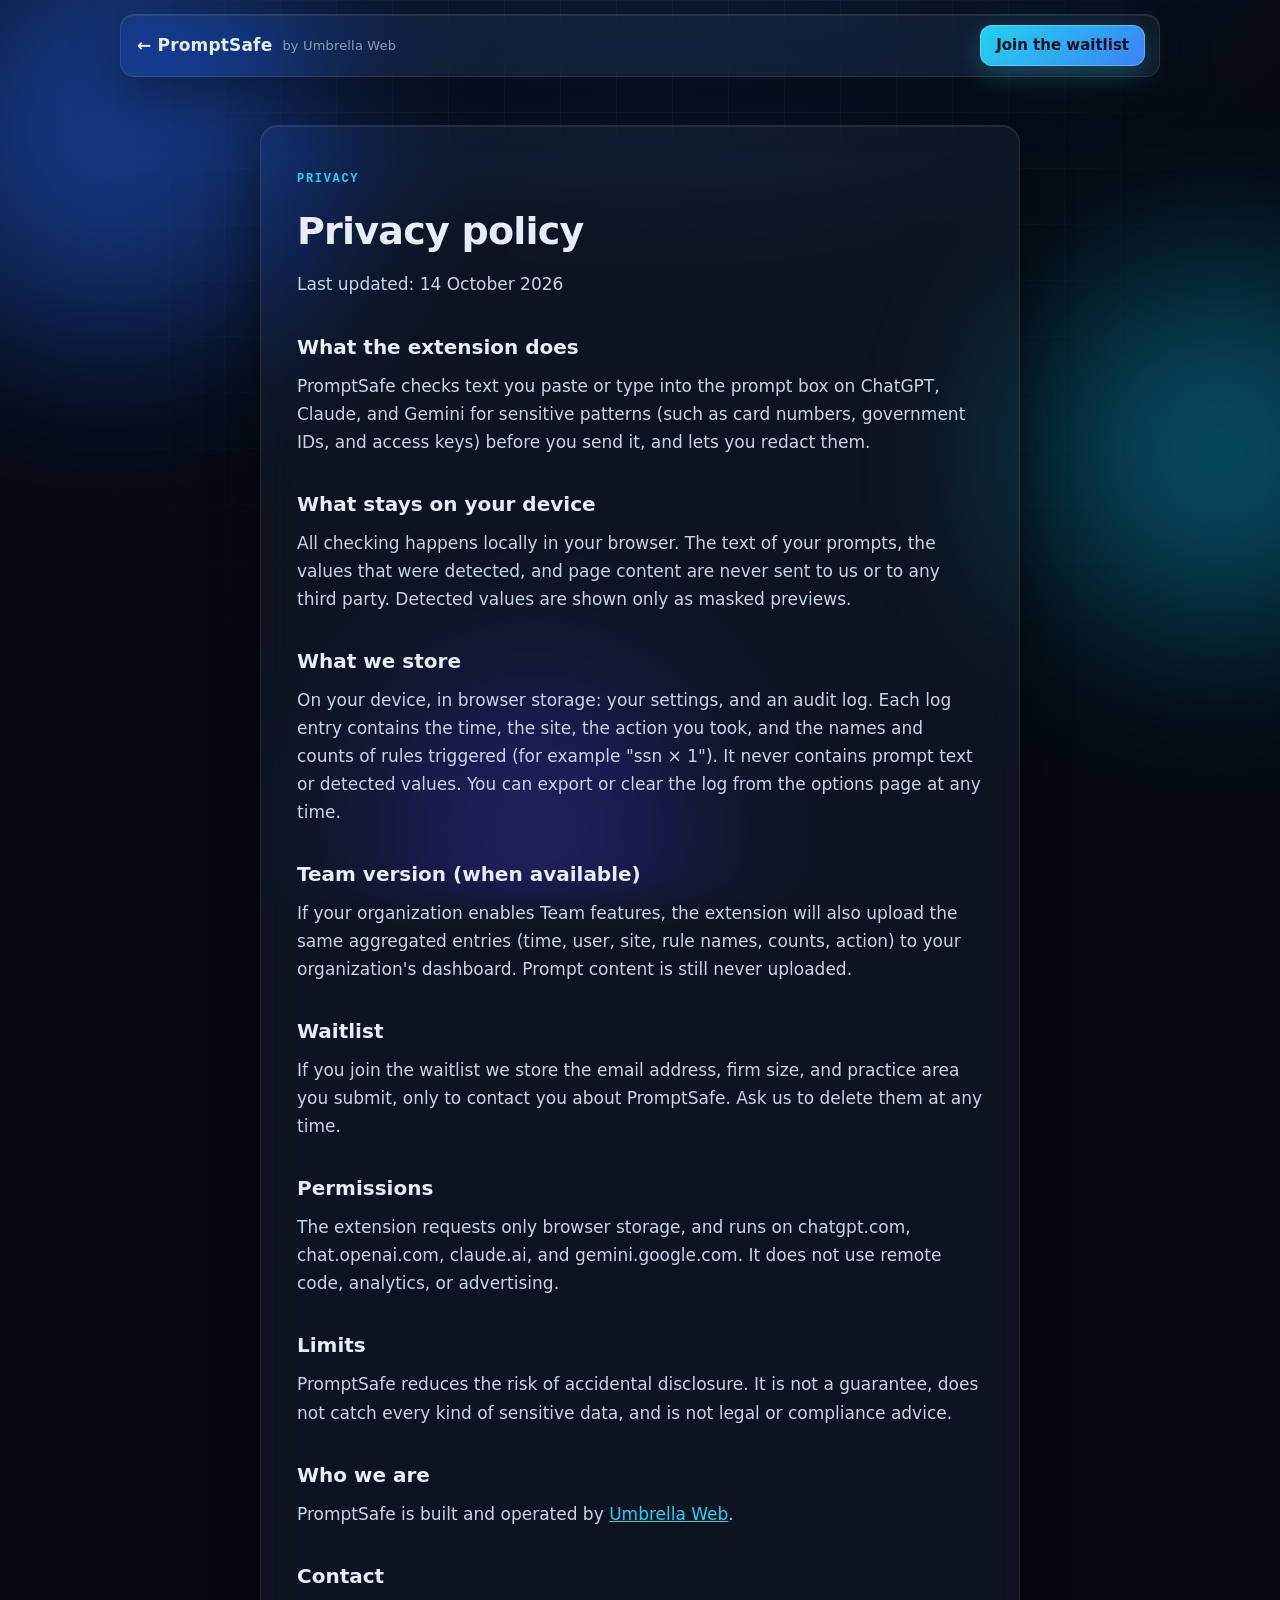
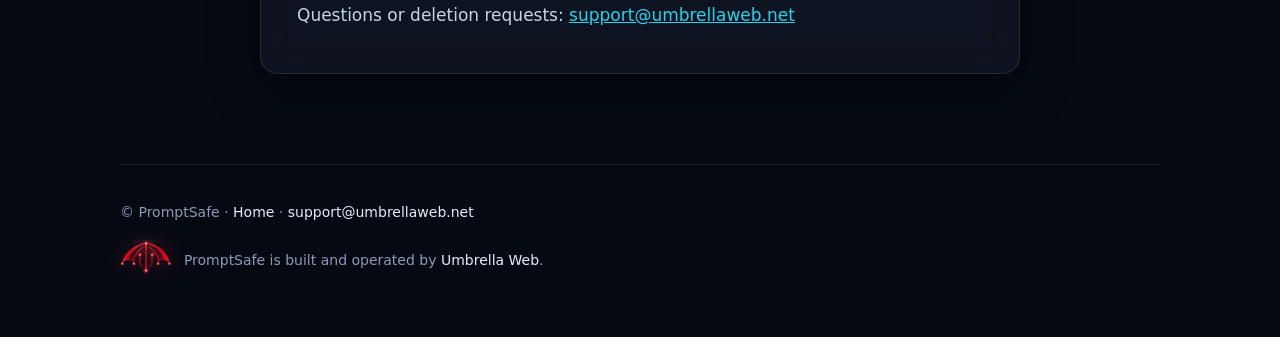
==== privacy.html @ 68ee061a "Set canonical URL and share tags for promptsafe.umbrellaweb.net Co-Authored-By: Claude Sonnet 5.5 <n" ====
<!doctype html>
<html lang="en">
<head>
  <meta charset="utf-8">
  <meta name="viewport" content="width=device-width, initial-scale=1">
  <title>PromptSafe privacy policy</title>
  <link rel="canonical" href="https://promptsafe.umbrellaweb.net/privacy">
  <meta name="theme-color" content="#050912">
  <link rel="stylesheet" href="assets/theme.css">
  <style>
    .doc { max-width: 760px; margin: 48px auto 0; padding: 36px; }
    h1 { font-size: clamp(28px, 4vw, 38px); letter-spacing: -.02em; margin: 10px 0 6px; }
    h2 { font-size: 20px; margin: 32px 0 8px; }
    .doc p { margin: 8px 0; color: #c7d4e8; }
    @media (max-width: 600px) { .doc { padding: 24px 18px; } }
  </style>
</head>
<body>
  <div class="backdrop" aria-hidden="true"><span class="orb a"></span><span class="orb b"></span><span class="orb c"></span></div>
  <div class="wrap">
    <nav class="nav">
      <div class="glass">
        <a class="brand" href="index.html">&larr; PromptSafe <span class="by">by Umbrella Web</span></a>
        <a href="index.html#waitlist" class="btn small">Join the waitlist</a>
      </div>
    </nav>

    <main class="glass doc">
      <span class="eyebrow">Privacy</span>
      <h1>Privacy policy</h1>
      <p class="muted">Last updated: 14 October 2026</p>

      <h2>What the extension does</h2>
      <p>PromptSafe checks text you paste or type into the prompt box on ChatGPT, Claude, and Gemini for sensitive patterns (such as card numbers, government IDs, and access keys) before you send it, and lets you redact them.</p>

      <h2>What stays on your device</h2>
      <p>All checking happens locally in your browser. The text of your prompts, the values that were detected, and page content are never sent to us or to any third party. Detected values are shown only as masked previews.</p>

      <h2>What we store</h2>
      <p>On your device, in browser storage: your settings, and an audit log. Each log entry contains the time, the site, the action you took, and the names and counts of rules triggered (for example "ssn &times; 1"). It never contains prompt text or detected values. You can export or clear the log from the options page at any time.</p>

      <h2>Team version (when available)</h2>
      <p>If your organization enables Team features, the extension will also upload the same aggregated entries (time, user, site, rule names, counts, action) to your organization's dashboard. Prompt content is still never uploaded.</p>

      <h2>Waitlist</h2>
      <p>If you join the waitlist we store the email address, firm size, and practice area you submit, only to contact you about PromptSafe. Ask us to delete them at any time.</p>

      <h2>Permissions</h2>
      <p>The extension requests only browser storage, and runs on chatgpt.com, chat.openai.com, claude.ai, and gemini.google.com. It does not use remote code, analytics, or advertising.</p>

      <h2>Limits</h2>
      <p>PromptSafe reduces the risk of accidental disclosure. It is not a guarantee, does not catch every kind of sensitive data, and is not legal or compliance advice.</p>

      <h2>Who we are</h2>
      <p>PromptSafe is built and operated by <a href="https://umbrellaweb.net/" rel="noopener">Umbrella Web</a>.</p>

      <h2>Contact</h2>
      <p>Questions or deletion requests: <a href="mailto:support@umbrellaweb.net">support@umbrellaweb.net</a></p>
    </main>

    <footer>
      <div>&copy; PromptSafe &middot; <a href="index.html">Home</a> &middot; <a href="mailto:support@umbrellaweb.net">support@umbrellaweb.net</a></div>
      <div class="maker">
        <a href="https://umbrellaweb.net/" rel="noopener"><img src="assets/umbrellaweb-logo.png" alt="Umbrella Web logo"></a>
        <span>PromptSafe is built and operated by <a href="https://umbrellaweb.net/" rel="noopener">Umbrella Web</a>.</span>
      </div>
    </footer>
  </div>
</body>
</html>
---- assets/theme.css ----
:root {
  --bg: #050912;
  --fg: #e6edf7;
  --muted: #8b9bb4;
  --cyan: #22d3ee;
  --blue: #3b82f6;
  --rose: #fb7185;
  --glass: rgba(255, 255, 255, 0.045);
  --glass-strong: rgba(255, 255, 255, 0.08);
  --line: rgba(255, 255, 255, 0.1);
  --mono: ui-monospace, "SFMono-Regular", "Cascadia Code", Consolas, monospace;
  color-scheme: dark;
}
* { box-sizing: border-box; }
html { scroll-behavior: smooth; }
body {
  margin: 0; min-height: 100vh; color: var(--fg); background: var(--bg);
  font: 17px/1.65 system-ui, -apple-system, "Segoe UI", Inter, sans-serif;
  -webkit-font-smoothing: antialiased; overflow-x: hidden;
}
a { color: var(--cyan); }

/* Animated backdrop: drifting glow orbs + fading grid */
.backdrop { position: fixed; inset: 0; z-index: -1; overflow: hidden; background:
  radial-gradient(1200px 600px at 50% -10%, rgba(59,130,246,.18), transparent 60%), var(--bg); }
.backdrop::before {
  content: ""; position: absolute; inset: 0;
  background-image:
    linear-gradient(rgba(255,255,255,.04) 1px, transparent 1px),
    linear-gradient(90deg, rgba(255,255,255,.04) 1px, transparent 1px);
  background-size: 56px 56px;
  mask-image: radial-gradient(ellipse at 50% 20%, #000 20%, transparent 75%);
  -webkit-mask-image: radial-gradient(ellipse at 50% 20%, #000 20%, transparent 75%);
}
.orb { position: absolute; border-radius: 50%; filter: blur(90px); opacity: .5; animation: drift 22s ease-in-out infinite alternate; }
.orb.a { width: 420px; height: 420px; background: #2563eb; top: -80px; left: -100px; }
.orb.b { width: 360px; height: 360px; background: #0891b2; top: 30%; right: -120px; animation-delay: -8s; }
.orb.c { width: 300px; height: 300px; background: #4338ca; bottom: -80px; left: 30%; animation-delay: -14s; opacity: .35; }
@keyframes drift { to { transform: translate3d(60px, 40px, 0) scale(1.12); } }

.wrap { max-width: 1080px; margin: 0 auto; padding: 0 20px; }

/* Glass surfaces */
.glass {
  background: var(--glass); border: 1px solid var(--line); border-radius: 18px;
  backdrop-filter: blur(18px) saturate(140%); -webkit-backdrop-filter: blur(18px) saturate(140%);
  box-shadow: 0 1px 0 rgba(255,255,255,.08) inset, 0 20px 50px rgba(0,0,0,.35);
}

/* Nav */
.nav { position: sticky; top: 12px; z-index: 20; margin-top: 14px; }
.nav .glass { display: flex; align-items: center; justify-content: space-between; gap: 12px; padding: 10px 14px 10px 16px; border-radius: 14px; }
.brand { display: flex; align-items: center; gap: 10px; font-weight: 700; letter-spacing: .01em; color: var(--fg); text-decoration: none; }
.brand svg { width: 26px; height: 26px; }
.by { font-size: 13px; color: var(--muted); font-weight: 400; }
.by a { color: var(--fg); text-decoration: none; }
.by a:hover { color: var(--cyan); }

/* Buttons */
.btn {
  display: inline-flex; align-items: center; gap: 8px; padding: 12px 22px; border: 0; border-radius: 12px; cursor: pointer;
  font: inherit; font-weight: 600; color: #04121f; text-decoration: none;
  background: linear-gradient(135deg, var(--cyan), var(--blue));
  box-shadow: 0 0 0 1px rgba(255,255,255,.25) inset, 0 8px 30px rgba(34,211,238,.28);
  transition: transform .2s, box-shadow .2s;
}
.btn:hover { transform: translateY(-2px); box-shadow: 0 0 0 1px rgba(255,255,255,.35) inset, 0 12px 40px rgba(34,211,238,.4); }
.btn.ghost { background: var(--glass); color: var(--fg); box-shadow: 0 0 0 1px var(--line) inset; }
.btn.small { padding: 8px 16px; font-size: 15px; }
:focus-visible { outline: 2px solid var(--cyan); outline-offset: 3px; }

.eyebrow { font: 600 12px/1 var(--mono); letter-spacing: .14em; text-transform: uppercase; color: var(--cyan); }
.muted { color: var(--muted); }

/* Footer */
footer { margin-top: 90px; padding: 36px 0 56px; border-top: 1px solid var(--line); font-size: 14px; color: var(--muted); }
footer a { color: var(--fg); text-decoration: none; }
footer a:hover { color: var(--cyan); }
.maker { display: flex; align-items: center; gap: 12px; margin-top: 16px; }
.maker img { height: 34px; width: auto; filter: drop-shadow(0 0 10px rgba(239,68,68,.35)); }

/* Scroll reveal */
.reveal { opacity: 0; transform: translateY(18px); transition: opacity .7s ease, transform .7s ease; }
.reveal.in { opacity: 1; transform: none; }

@media (prefers-reduced-motion: reduce) {
  html { scroll-behavior: auto; }
  .orb { animation: none; }
  .reveal { opacity: 1; transform: none; transition: none; }
  .btn { transition: none; }
}
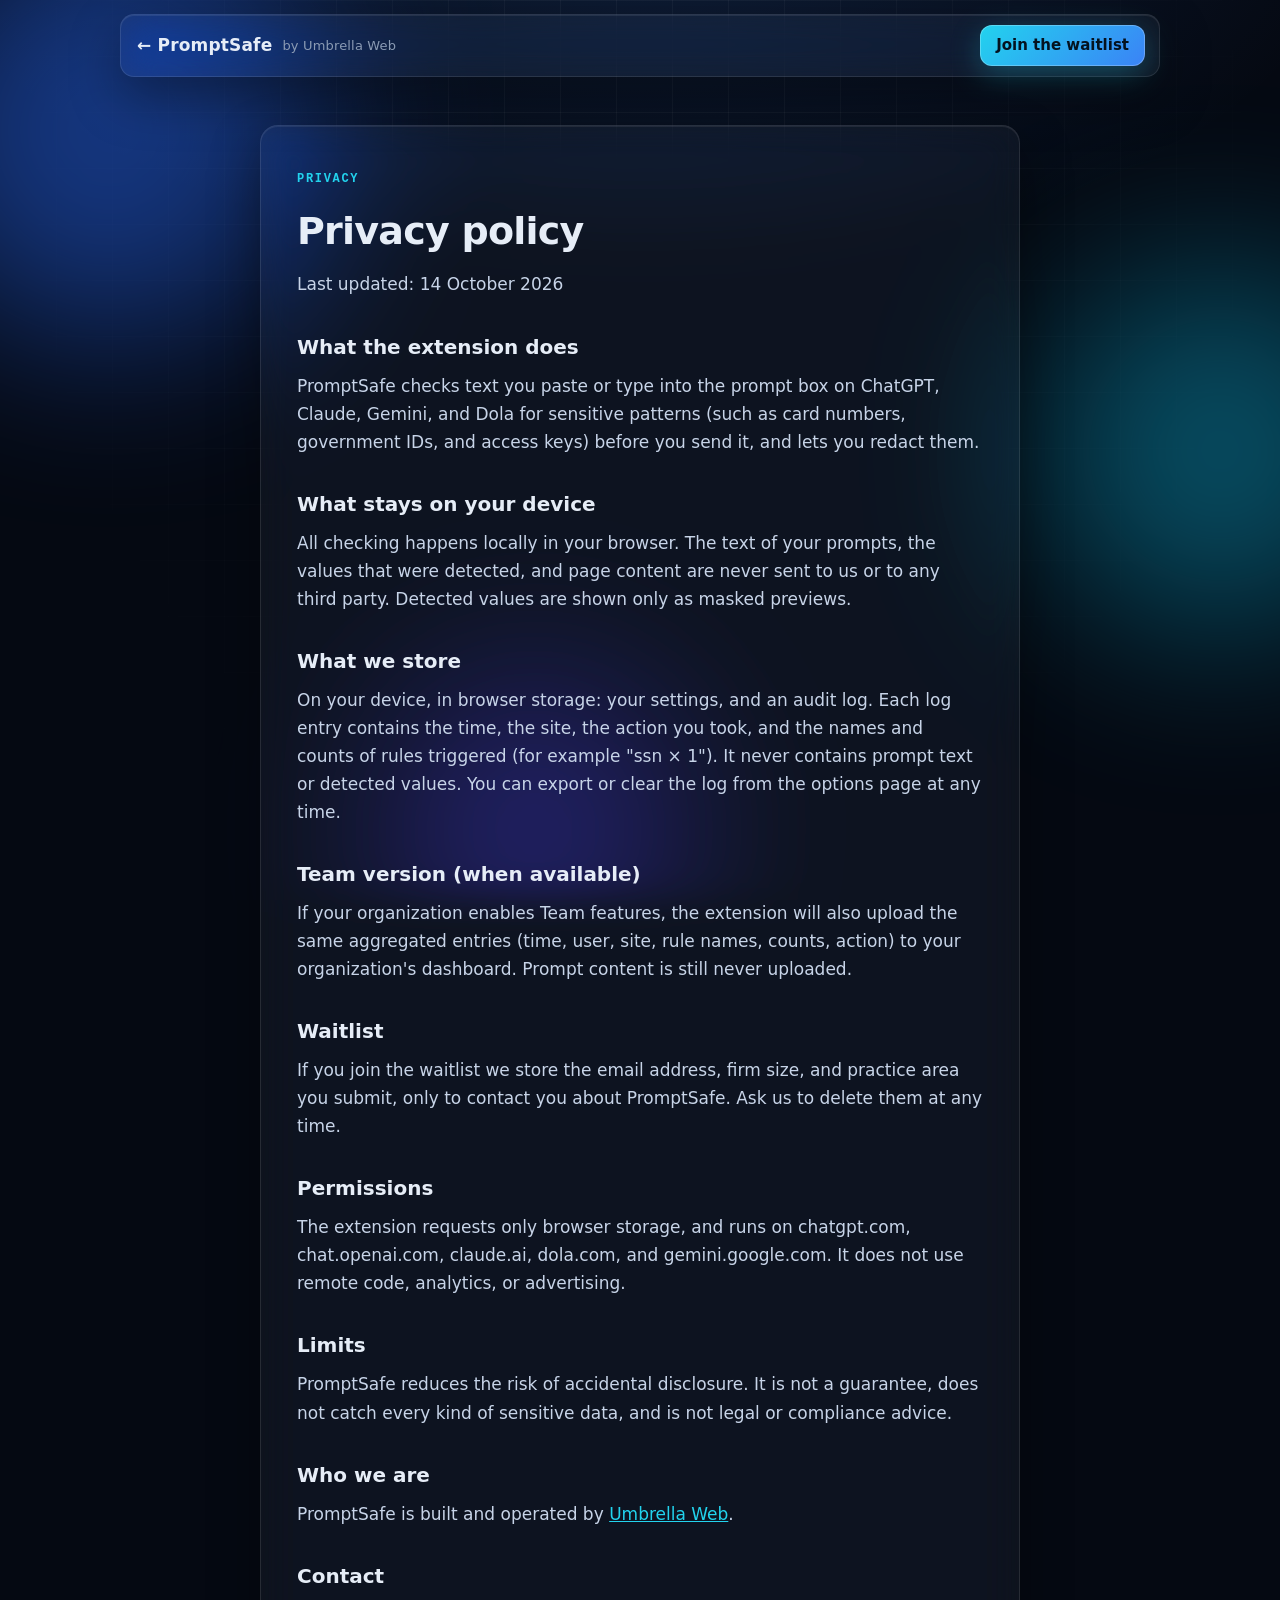
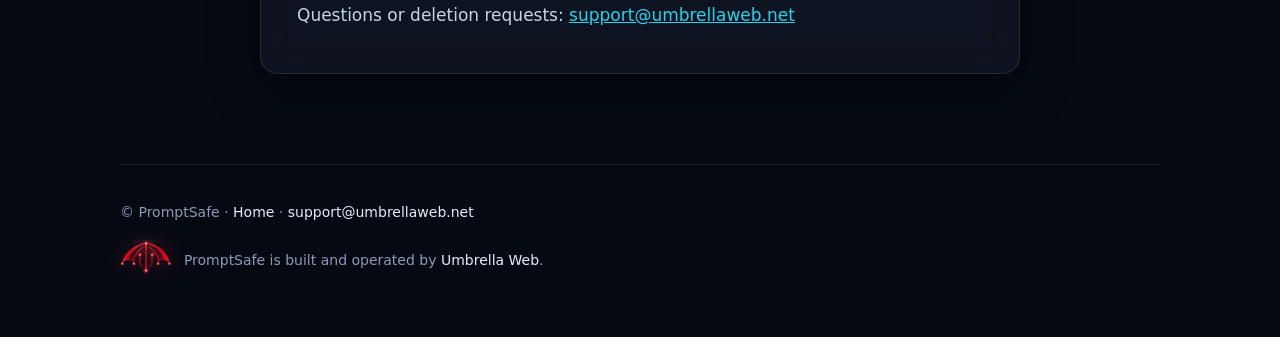
==== commit ef9011ec: "List Dola as a supported site Co-Authored-By: Claude Sonnet 5.5 <noreply@anthropic.com>" ====
--- a/privacy.html
+++ b/privacy.html
@@ -31,7 +31,7 @@
       <p class="muted">Last updated: 14 October 2026</p>
 
       <h2>What the extension does</h2>
-      <p>PromptSafe checks text you paste or type into the prompt box on ChatGPT, Claude, and Gemini for sensitive patterns (such as card numbers, government IDs, and access keys) before you send it, and lets you redact them.</p>
+      <p>PromptSafe checks text you paste or type into the prompt box on ChatGPT, Claude, Gemini, and Dola for sensitive patterns (such as card numbers, government IDs, and access keys) before you send it, and lets you redact them.</p>
 
       <h2>What stays on your device</h2>
       <p>All checking happens locally in your browser. The text of your prompts, the values that were detected, and page content are never sent to us or to any third party. Detected values are shown only as masked previews.</p>
@@ -46,7 +46,7 @@
       <p>If you join the waitlist we store the email address, firm size, and practice area you submit, only to contact you about PromptSafe. Ask us to delete them at any time.</p>
 
       <h2>Permissions</h2>
-      <p>The extension requests only browser storage, and runs on chatgpt.com, chat.openai.com, claude.ai, and gemini.google.com. It does not use remote code, analytics, or advertising.</p>
+      <p>The extension requests only browser storage, and runs on chatgpt.com, chat.openai.com, claude.ai, dola.com, and gemini.google.com. It does not use remote code, analytics, or advertising.</p>
 
       <h2>Limits</h2>
       <p>PromptSafe reduces the risk of accidental disclosure. It is not a guarantee, does not catch every kind of sensitive data, and is not legal or compliance advice.</p>
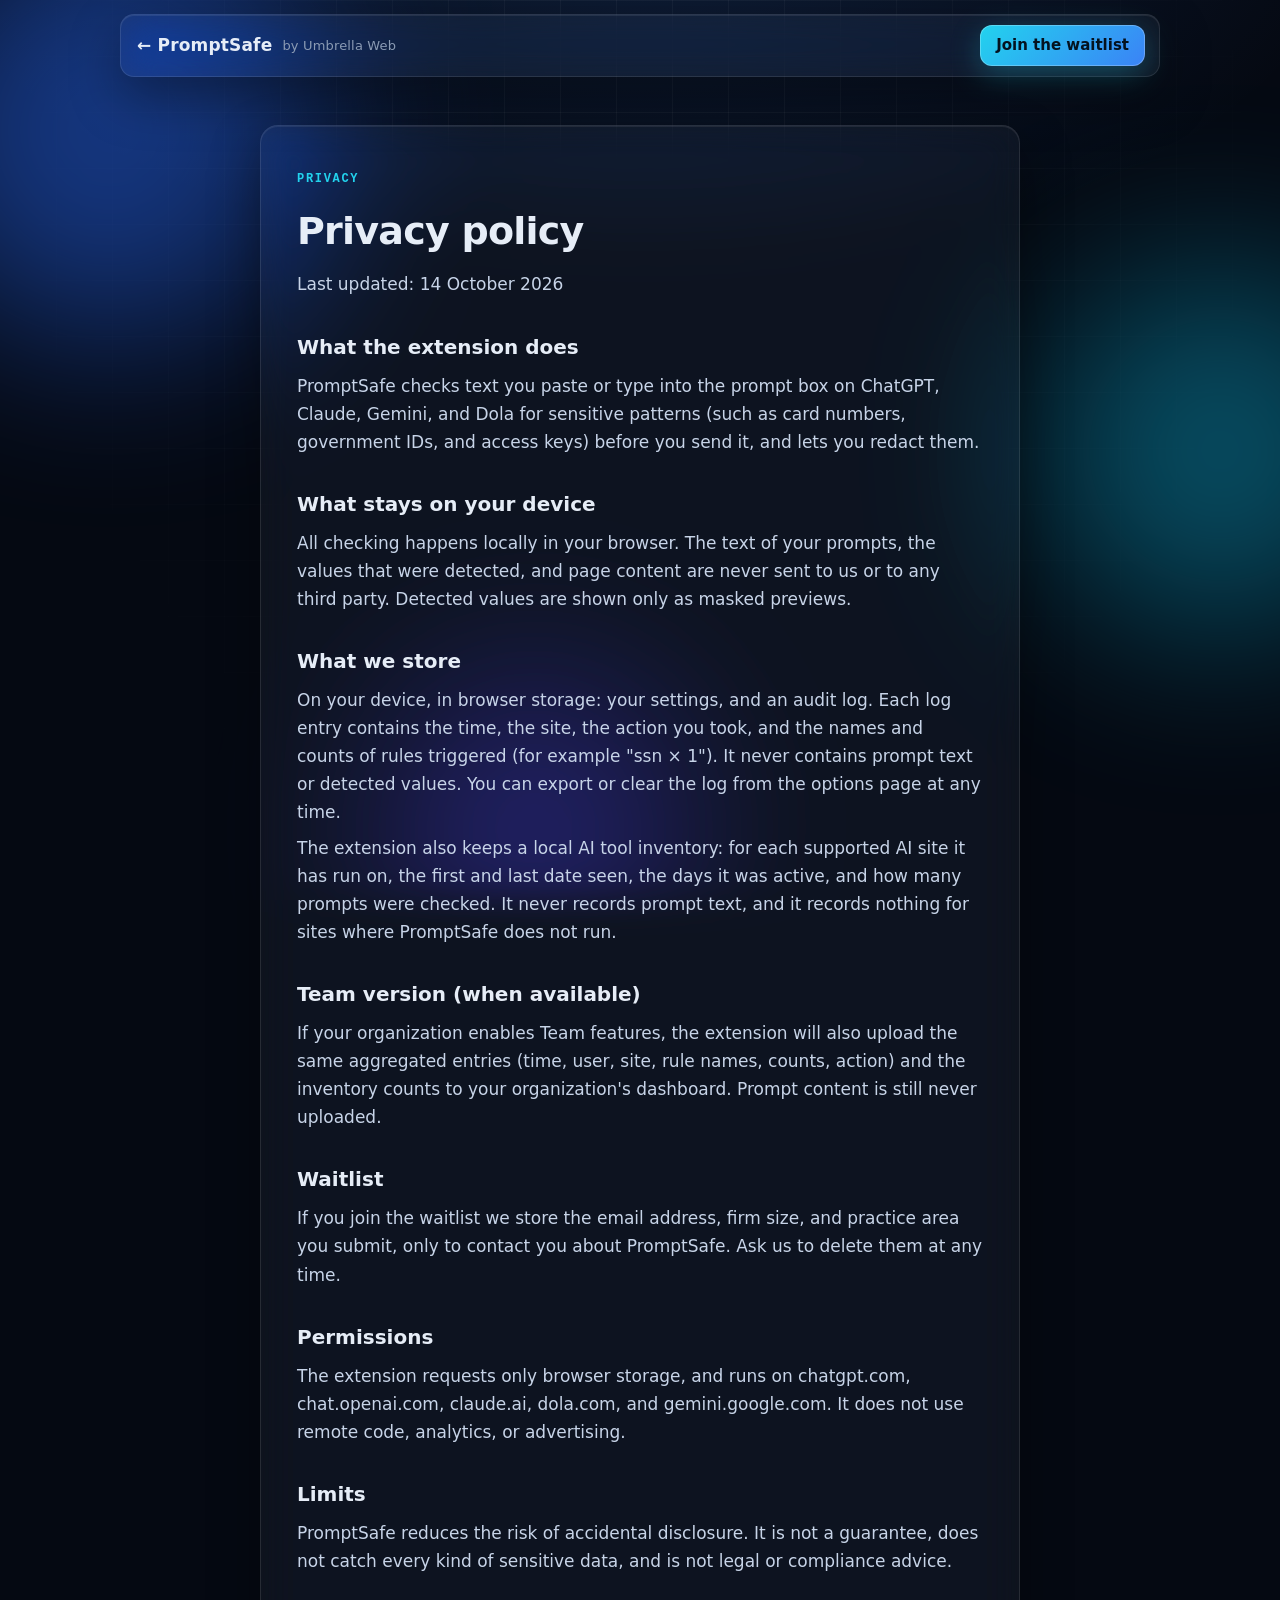
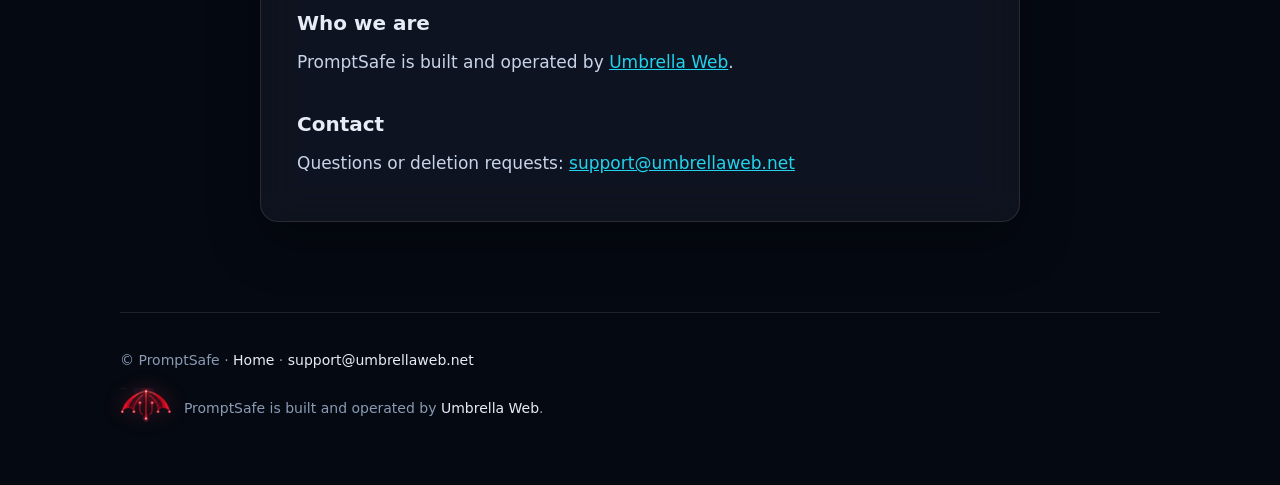
==== commit df9b0831: "Document AI tool inventory in site and privacy policy Co-Authored-By: Claude Sonnet 5.5 <noreply@ant" ====
--- a/privacy.html
+++ b/privacy.html
@@ -38,9 +38,10 @@
 
       <h2>What we store</h2>
       <p>On your device, in browser storage: your settings, and an audit log. Each log entry contains the time, the site, the action you took, and the names and counts of rules triggered (for example "ssn &times; 1"). It never contains prompt text or detected values. You can export or clear the log from the options page at any time.</p>
+      <p>The extension also keeps a local AI tool inventory: for each supported AI site it has run on, the first and last date seen, the days it was active, and how many prompts were checked. It never records prompt text, and it records nothing for sites where PromptSafe does not run.</p>
 
       <h2>Team version (when available)</h2>
-      <p>If your organization enables Team features, the extension will also upload the same aggregated entries (time, user, site, rule names, counts, action) to your organization's dashboard. Prompt content is still never uploaded.</p>
+      <p>If your organization enables Team features, the extension will also upload the same aggregated entries (time, user, site, rule names, counts, action) and the inventory counts to your organization's dashboard. Prompt content is still never uploaded.</p>
 
       <h2>Waitlist</h2>
       <p>If you join the waitlist we store the email address, firm size, and practice area you submit, only to contact you about PromptSafe. Ask us to delete them at any time.</p>
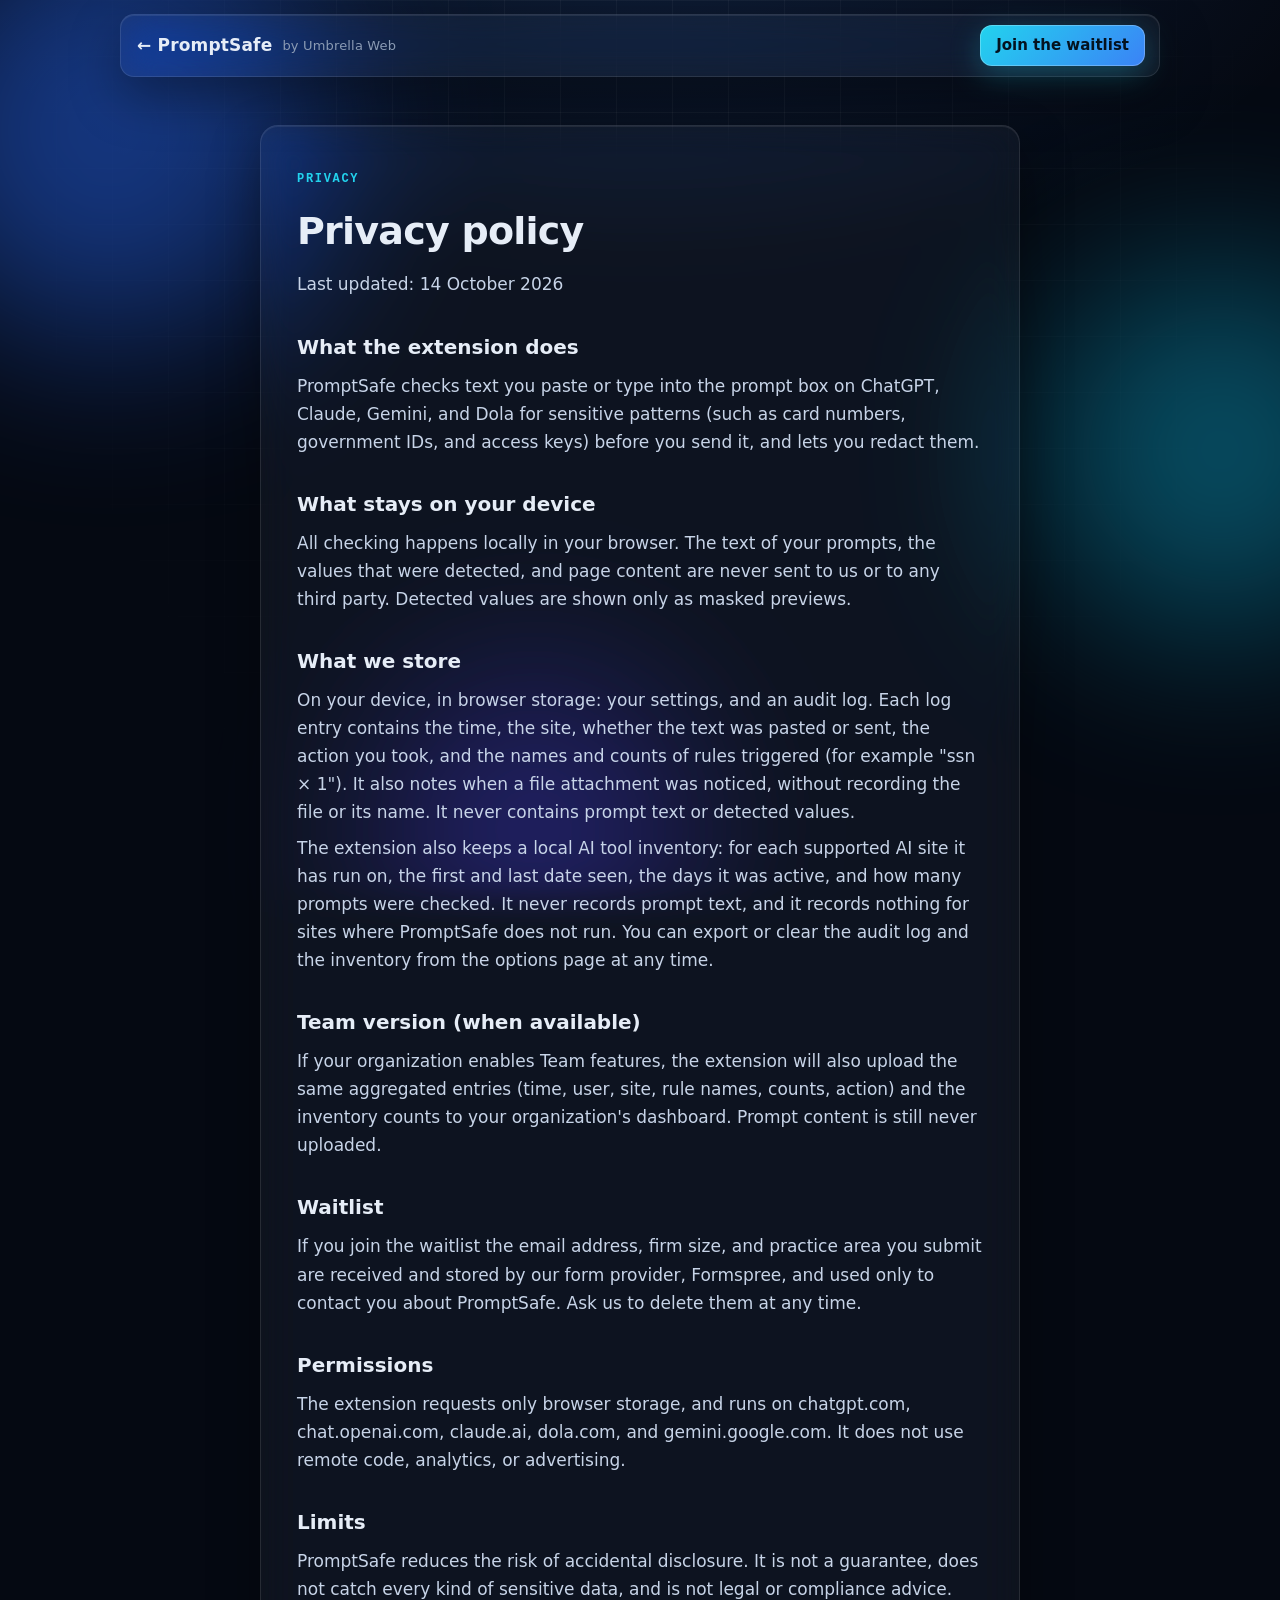
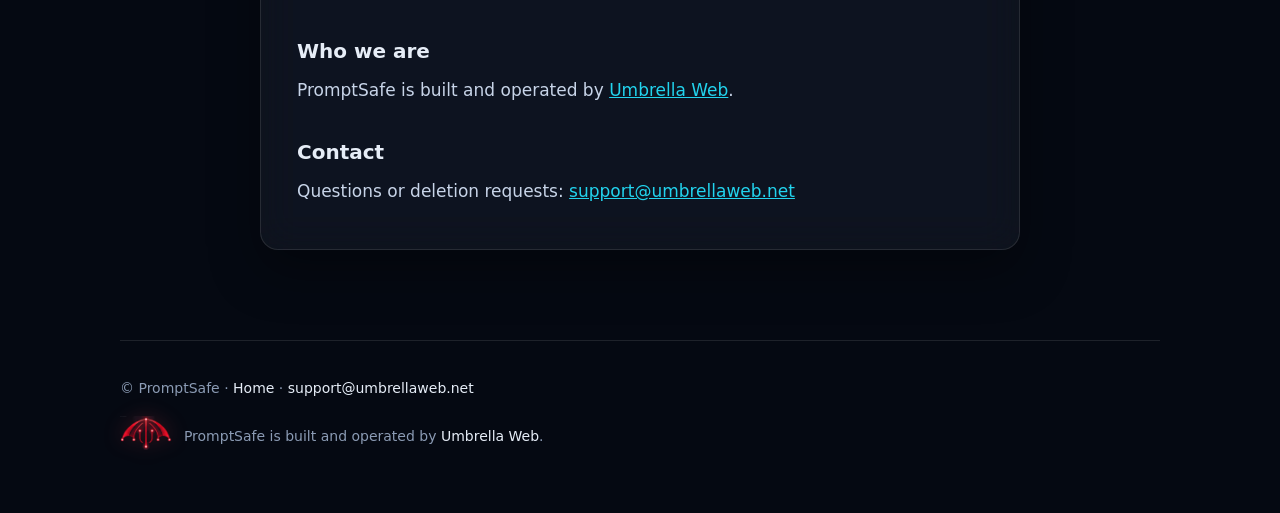
==== commit a6bdbe13: "Make site and privacy policy match the product: mark Team and report as planned, add FAQ, disclose F" ====
--- a/privacy.html
+++ b/privacy.html
@@ -37,14 +37,14 @@
       <p>All checking happens locally in your browser. The text of your prompts, the values that were detected, and page content are never sent to us or to any third party. Detected values are shown only as masked previews.</p>
 
       <h2>What we store</h2>
-      <p>On your device, in browser storage: your settings, and an audit log. Each log entry contains the time, the site, the action you took, and the names and counts of rules triggered (for example "ssn &times; 1"). It never contains prompt text or detected values. You can export or clear the log from the options page at any time.</p>
-      <p>The extension also keeps a local AI tool inventory: for each supported AI site it has run on, the first and last date seen, the days it was active, and how many prompts were checked. It never records prompt text, and it records nothing for sites where PromptSafe does not run.</p>
+      <p>On your device, in browser storage: your settings, and an audit log. Each log entry contains the time, the site, whether the text was pasted or sent, the action you took, and the names and counts of rules triggered (for example "ssn &times; 1"). It also notes when a file attachment was noticed, without recording the file or its name. It never contains prompt text or detected values.</p>
+      <p>The extension also keeps a local AI tool inventory: for each supported AI site it has run on, the first and last date seen, the days it was active, and how many prompts were checked. It never records prompt text, and it records nothing for sites where PromptSafe does not run. You can export or clear the audit log and the inventory from the options page at any time.</p>
 
       <h2>Team version (when available)</h2>
       <p>If your organization enables Team features, the extension will also upload the same aggregated entries (time, user, site, rule names, counts, action) and the inventory counts to your organization's dashboard. Prompt content is still never uploaded.</p>
 
       <h2>Waitlist</h2>
-      <p>If you join the waitlist we store the email address, firm size, and practice area you submit, only to contact you about PromptSafe. Ask us to delete them at any time.</p>
+      <p>If you join the waitlist the email address, firm size, and practice area you submit are received and stored by our form provider, Formspree, and used only to contact you about PromptSafe. Ask us to delete them at any time.</p>
 
       <h2>Permissions</h2>
       <p>The extension requests only browser storage, and runs on chatgpt.com, chat.openai.com, claude.ai, dola.com, and gemini.google.com. It does not use remote code, analytics, or advertising.</p>
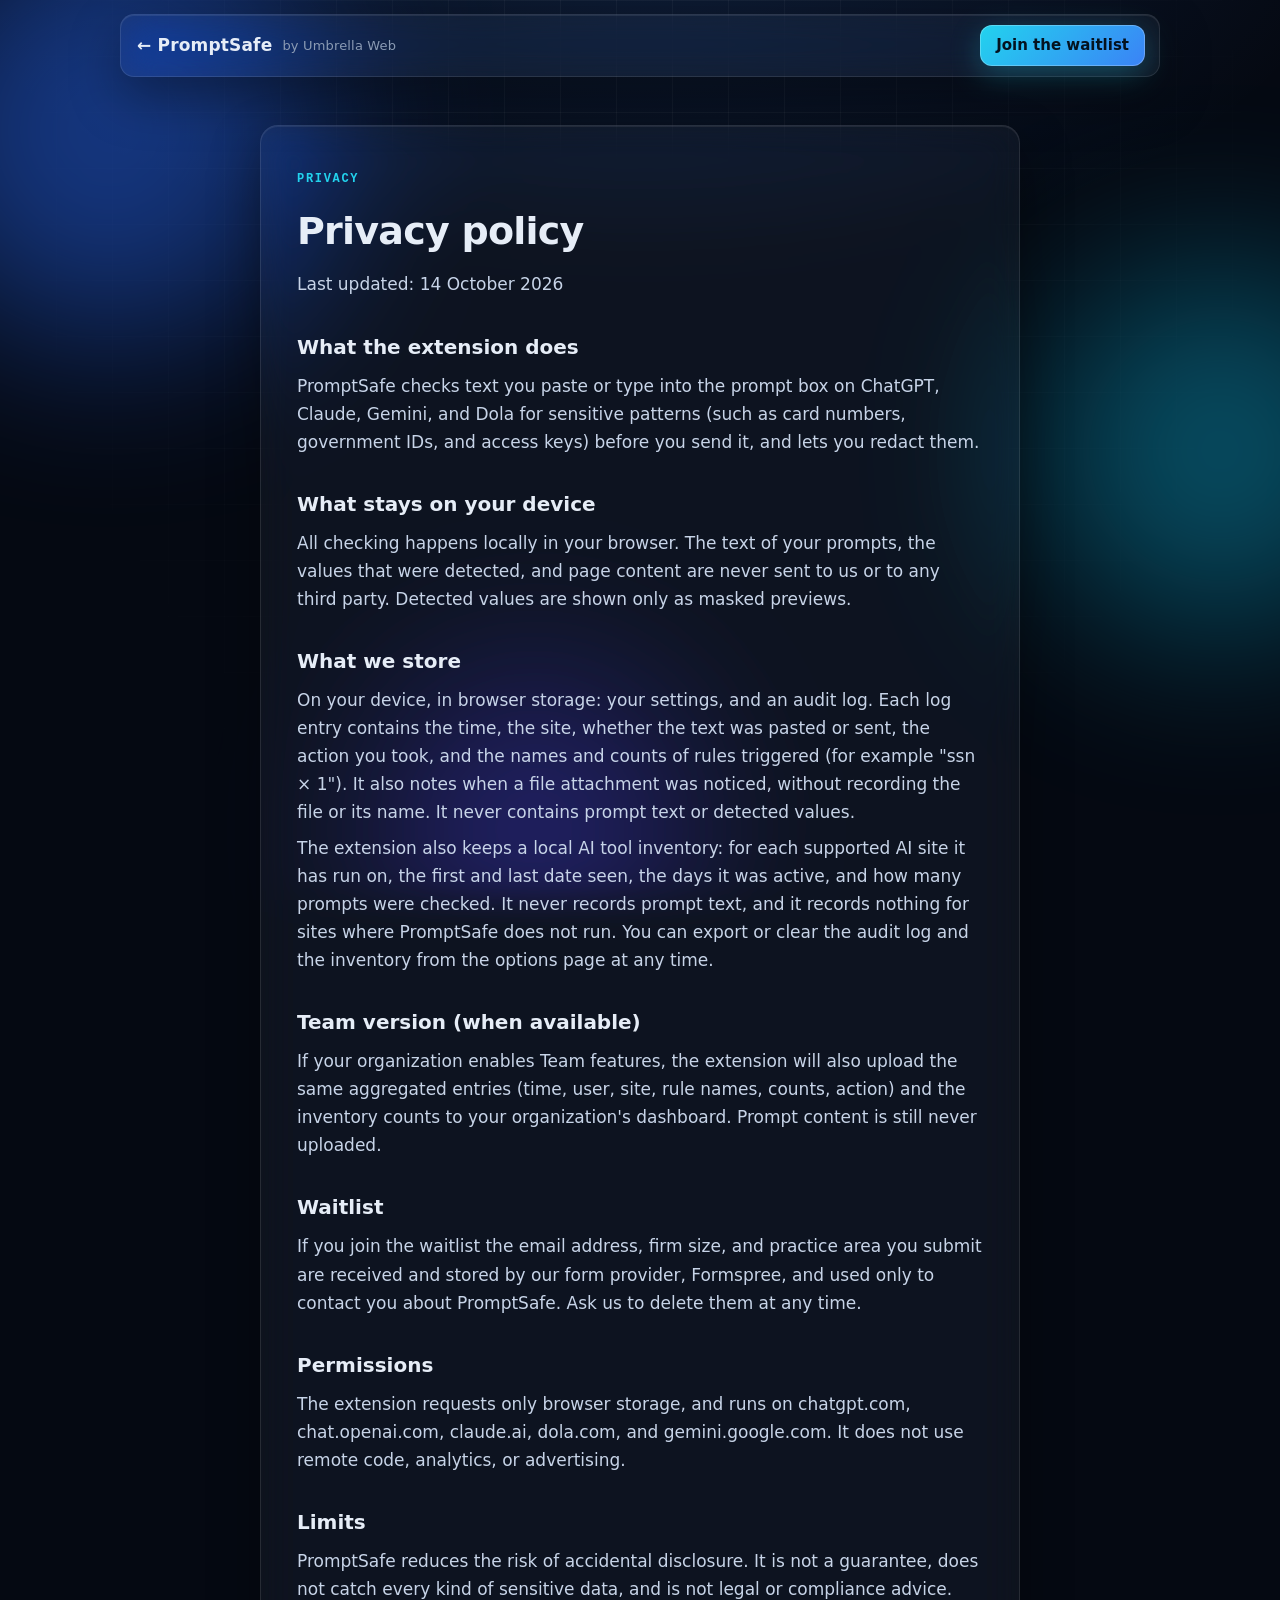
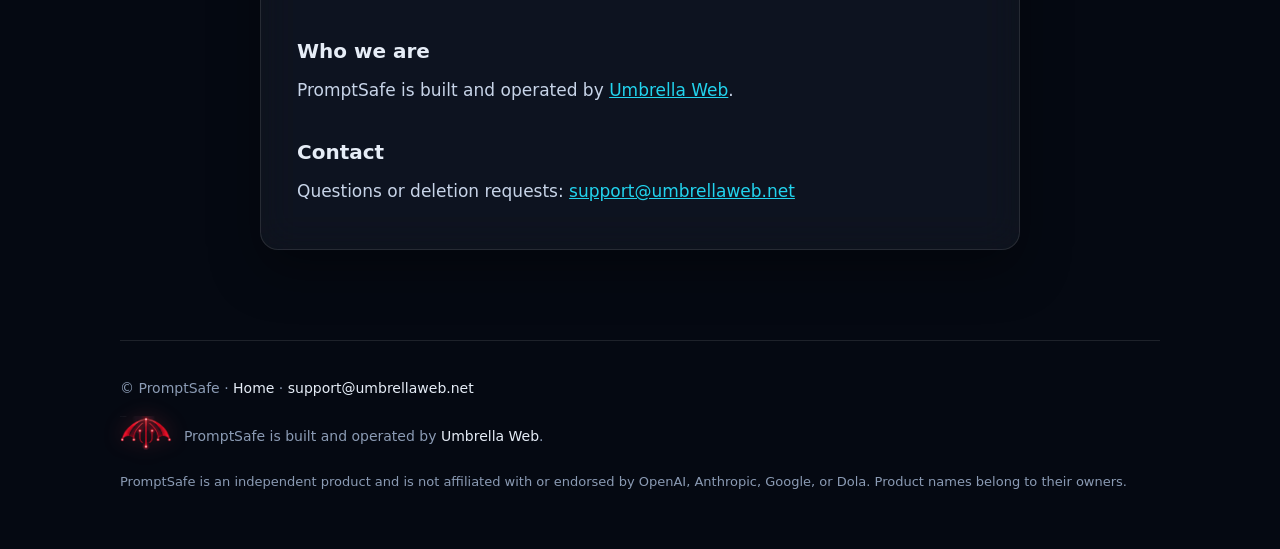
==== commit e7c13337: "Add non-affiliation notice Co-Authored-By: Claude Sonnet 5.5 <noreply@anthropic.com>" ====
--- a/privacy.html
+++ b/privacy.html
@@ -65,6 +65,7 @@
         <a href="https://umbrellaweb.net/" rel="noopener"><img src="assets/umbrellaweb-logo.png" alt="Umbrella Web logo"></a>
         <span>PromptSafe is built and operated by <a href="https://umbrellaweb.net/" rel="noopener">Umbrella Web</a>.</span>
       </div>
+      <p style="margin:14px 0 0;font-size:13px">PromptSafe is an independent product and is not affiliated with or endorsed by OpenAI, Anthropic, Google, or Dola. Product names belong to their owners.</p>
     </footer>
   </div>
 </body>
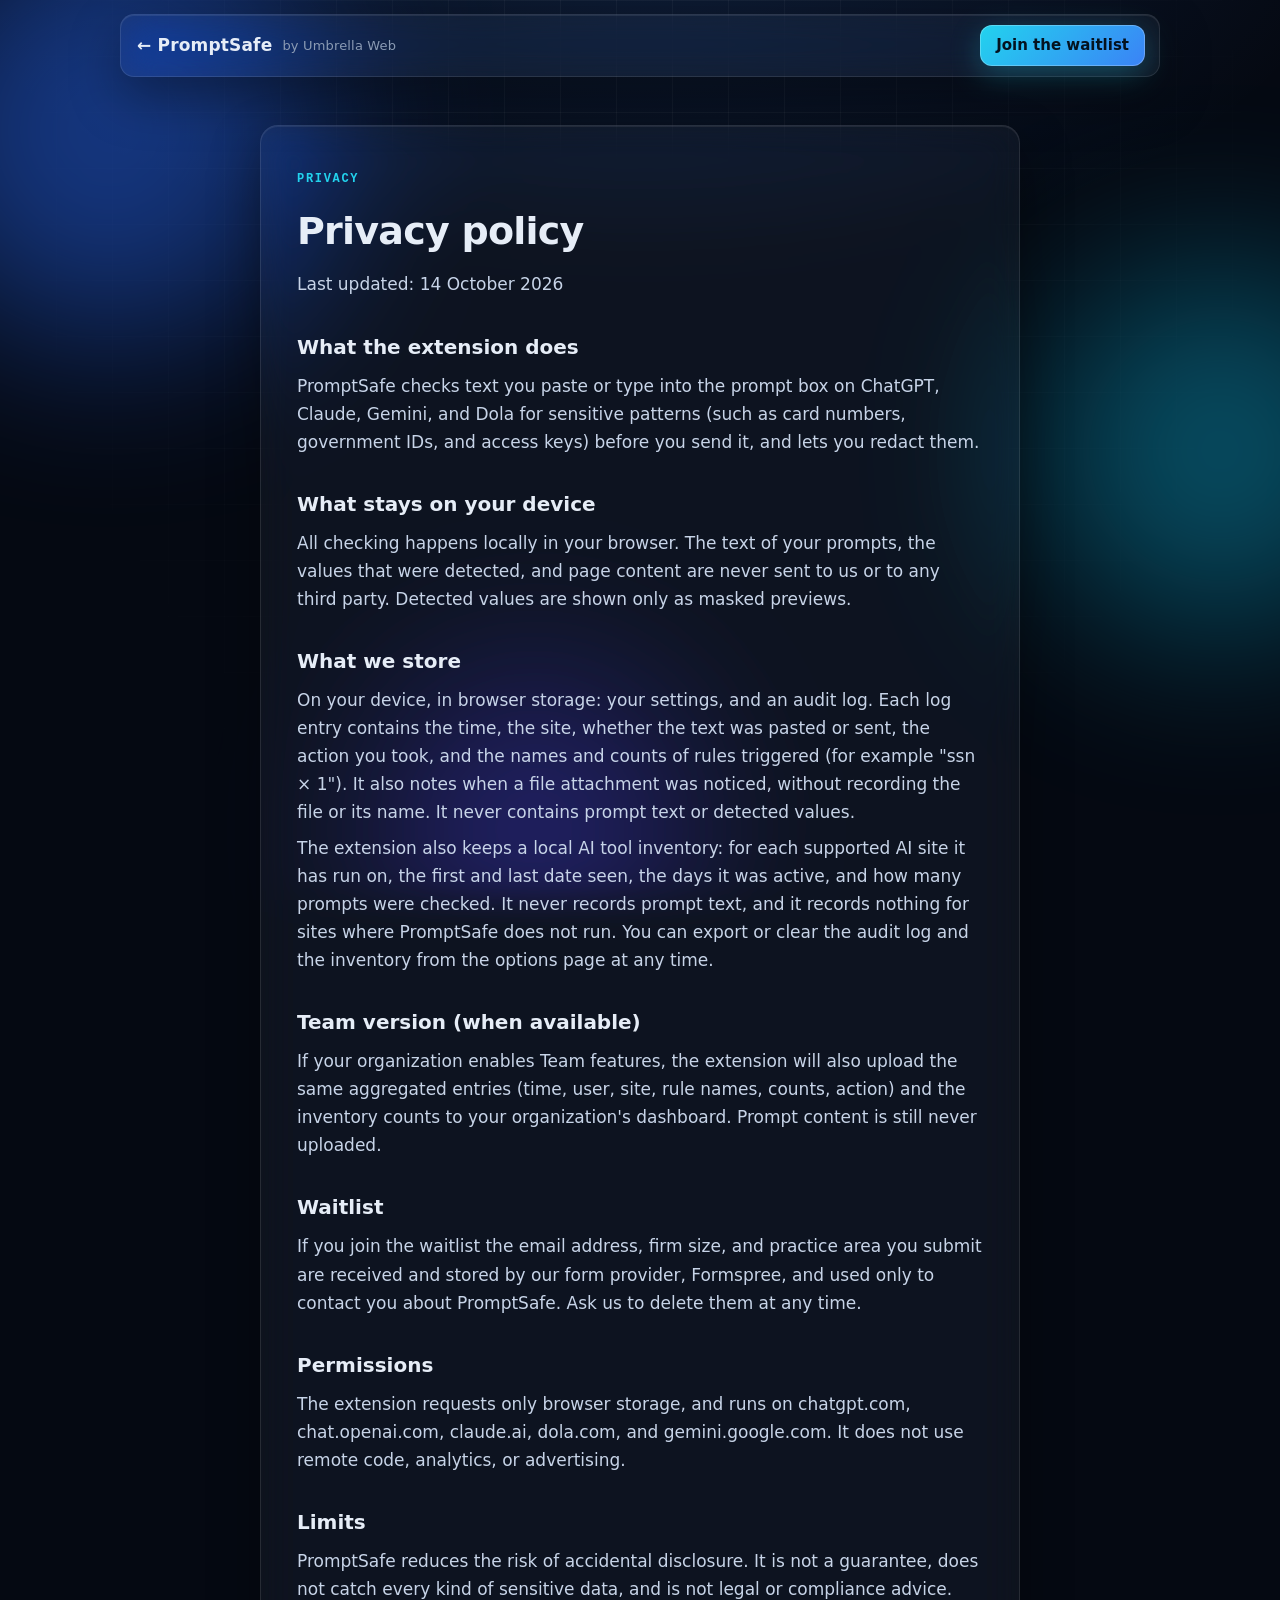
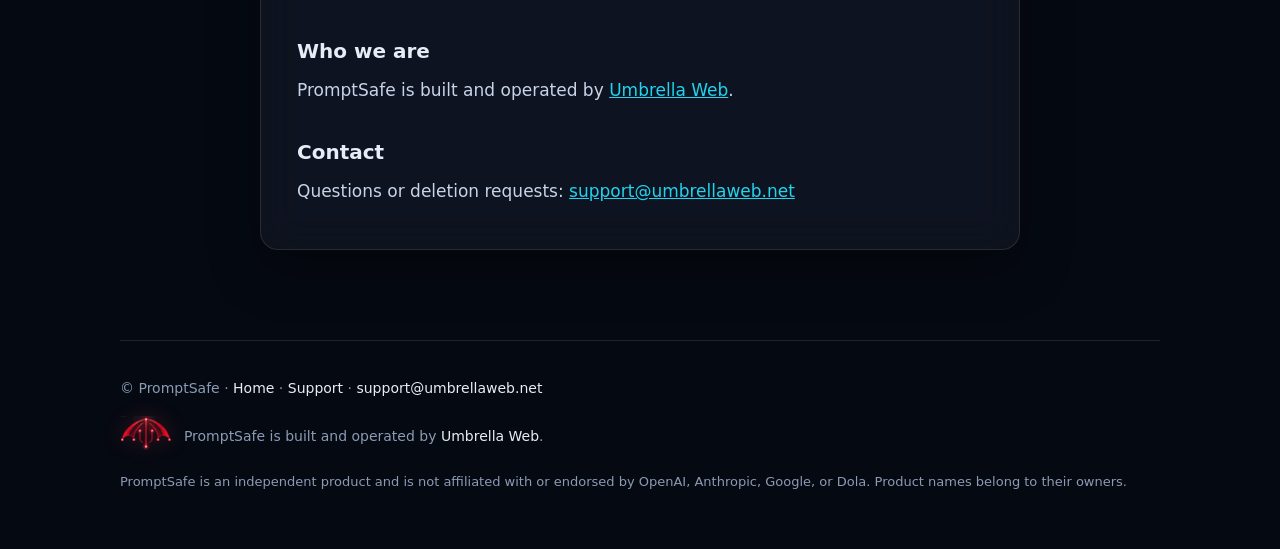
==== commit b71fad1e: "Add support page and footer links Co-Authored-By: Claude Sonnet 5.5 <noreply@anthropic.com>" ====
--- a/privacy.html
+++ b/privacy.html
@@ -60,7 +60,7 @@
     </main>
 
     <footer>
-      <div>&copy; PromptSafe &middot; <a href="index.html">Home</a> &middot; <a href="mailto:support@umbrellaweb.net">support@umbrellaweb.net</a></div>
+      <div>&copy; PromptSafe &middot; <a href="index.html">Home</a> &middot; <a href="support.html">Support</a> &middot; <a href="mailto:support@umbrellaweb.net">support@umbrellaweb.net</a></div>
       <div class="maker">
         <a href="https://umbrellaweb.net/" rel="noopener"><img src="assets/umbrellaweb-logo.png" alt="Umbrella Web logo"></a>
         <span>PromptSafe is built and operated by <a href="https://umbrellaweb.net/" rel="noopener">Umbrella Web</a>.</span>
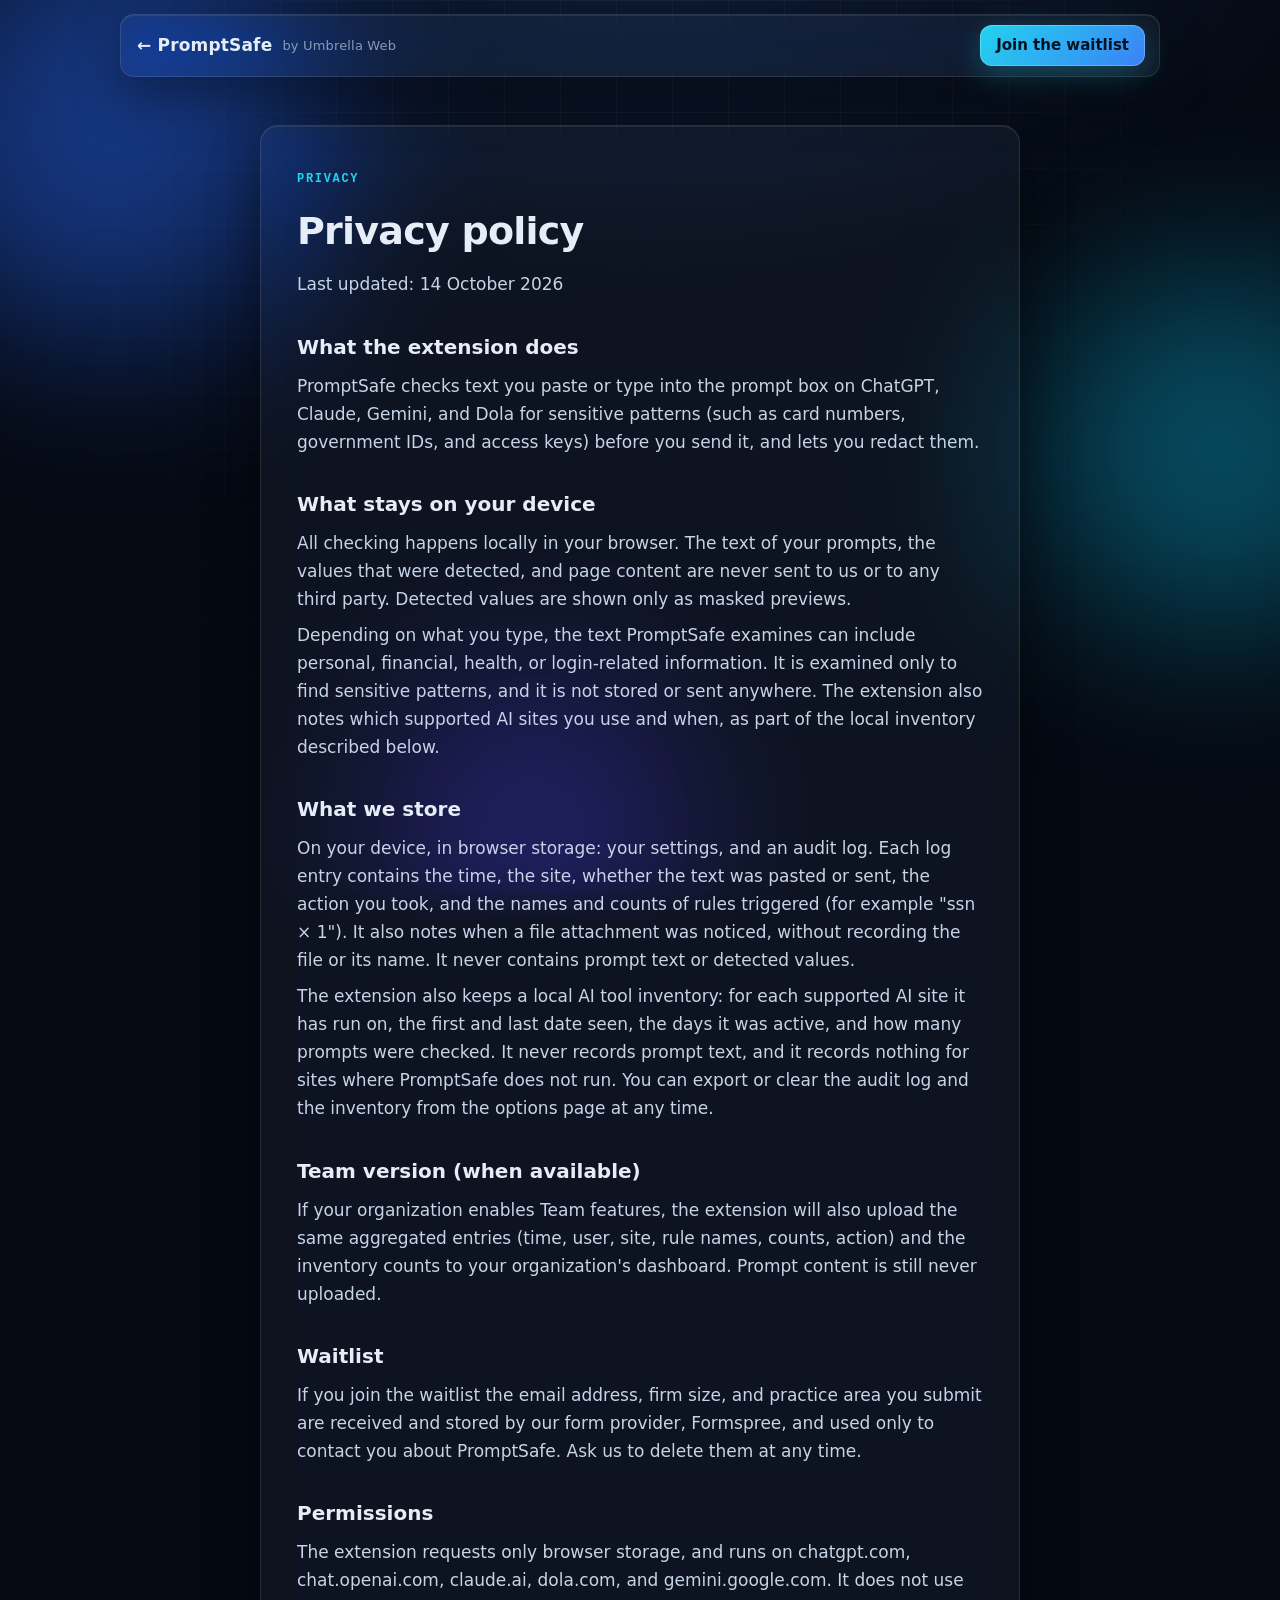
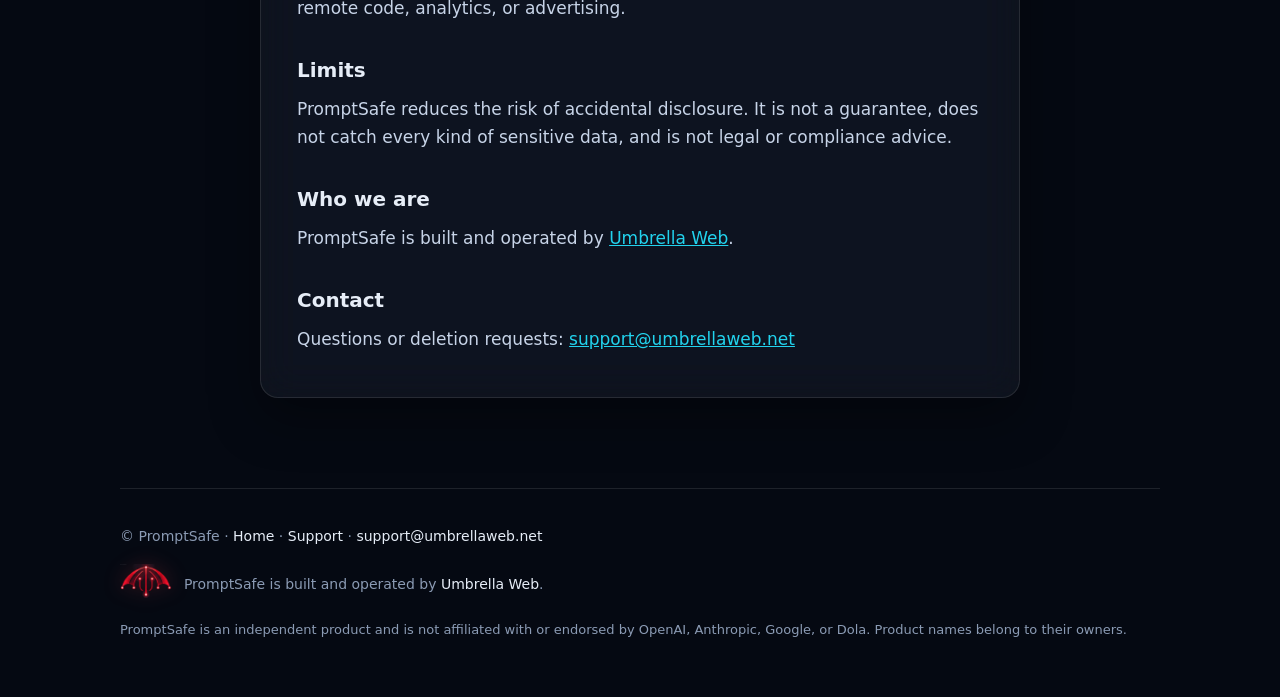
==== commit 8b8c752a: "Privacy policy: disclose categories handled locally Co-Authored-By: Claude Sonnet 5.5 <noreply@anthr" ====
--- a/privacy.html
+++ b/privacy.html
@@ -35,6 +35,7 @@
 
       <h2>What stays on your device</h2>
       <p>All checking happens locally in your browser. The text of your prompts, the values that were detected, and page content are never sent to us or to any third party. Detected values are shown only as masked previews.</p>
+      <p>Depending on what you type, the text PromptSafe examines can include personal, financial, health, or login-related information. It is examined only to find sensitive patterns, and it is not stored or sent anywhere. The extension also notes which supported AI sites you use and when, as part of the local inventory described below.</p>
 
       <h2>What we store</h2>
       <p>On your device, in browser storage: your settings, and an audit log. Each log entry contains the time, the site, whether the text was pasted or sent, the action you took, and the names and counts of rules triggered (for example "ssn &times; 1"). It also notes when a file attachment was noticed, without recording the file or its name. It never contains prompt text or detected values.</p>
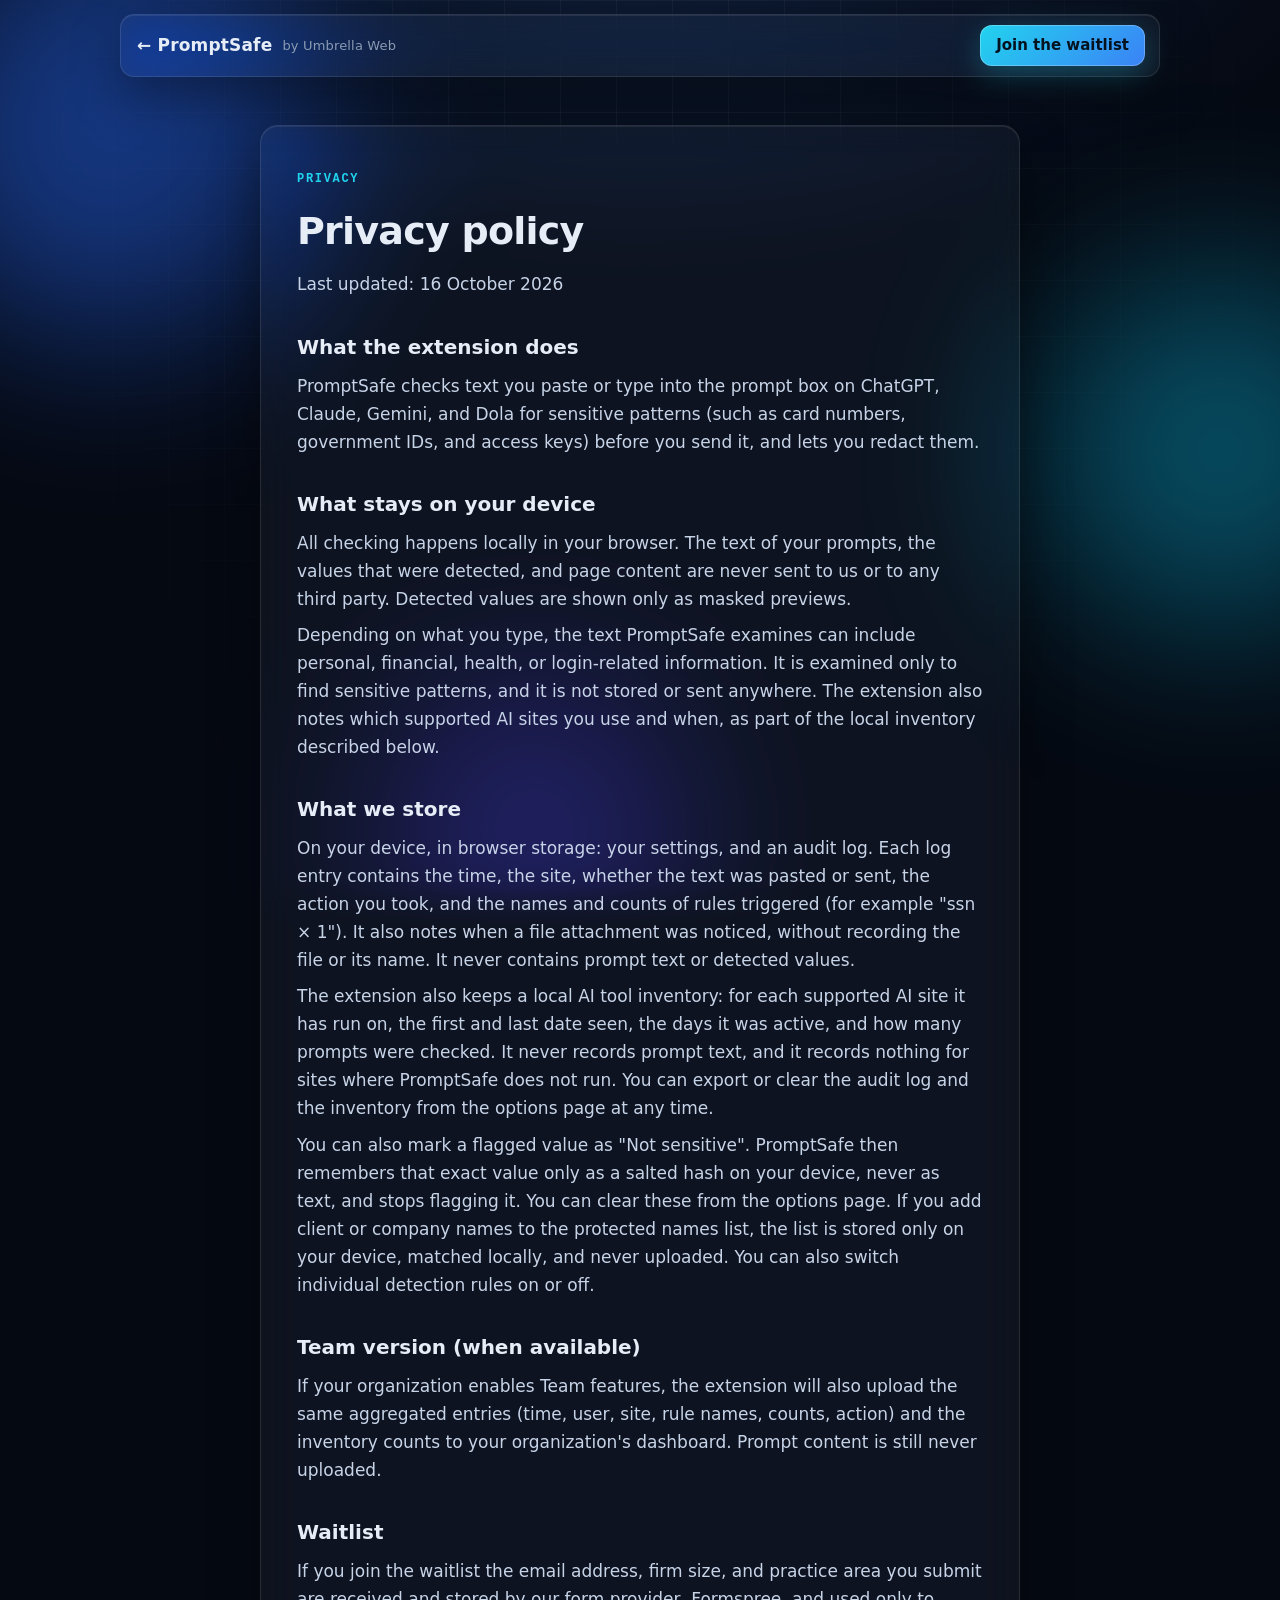
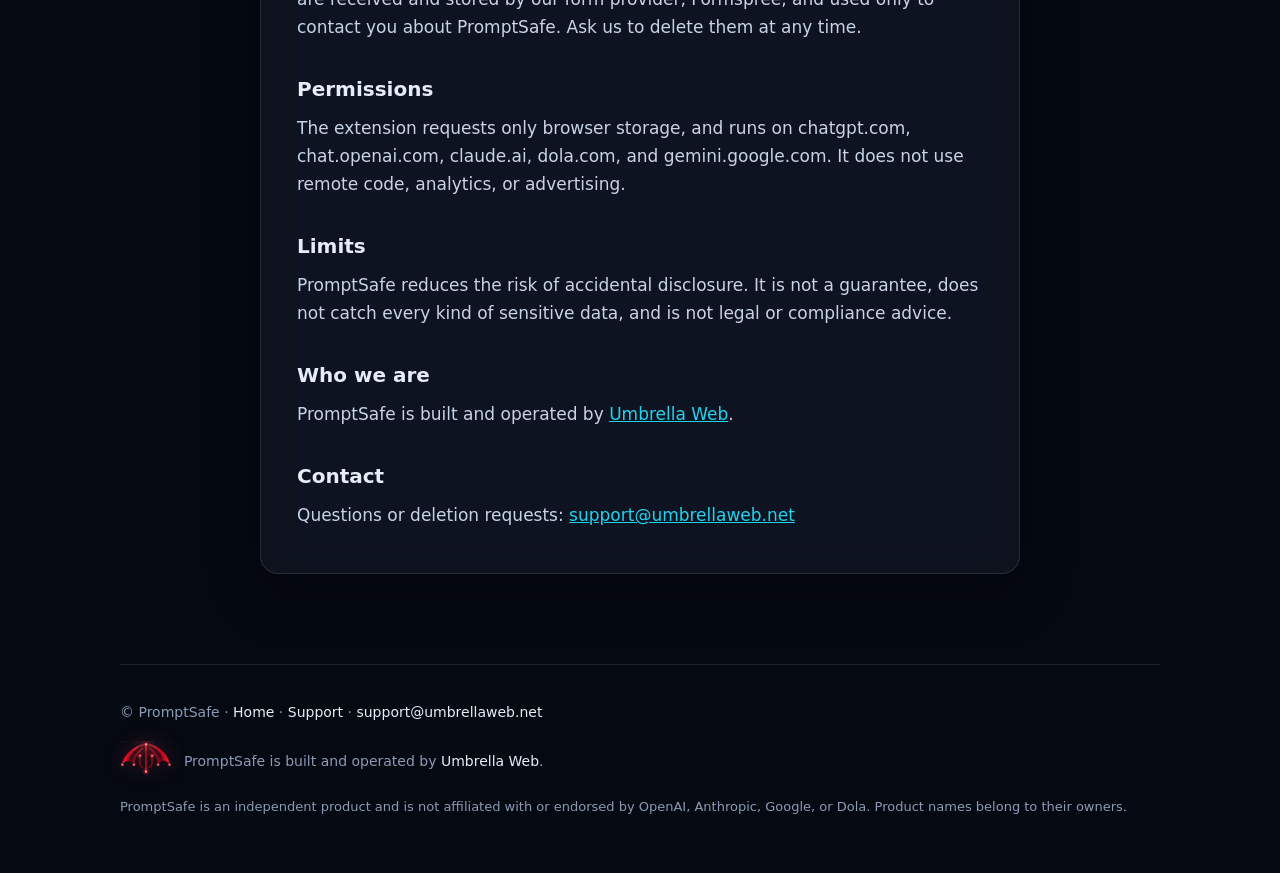
==== commit 200da566: "Document 0.2.0 controls: Not sensitive, rule switches, protected names Co-Authored-By: Claude Sonnet" ====
--- a/privacy.html
+++ b/privacy.html
@@ -28,7 +28,7 @@
     <main class="glass doc">
       <span class="eyebrow">Privacy</span>
       <h1>Privacy policy</h1>
-      <p class="muted">Last updated: 14 October 2026</p>
+      <p class="muted">Last updated: 16 October 2026</p>
 
       <h2>What the extension does</h2>
       <p>PromptSafe checks text you paste or type into the prompt box on ChatGPT, Claude, Gemini, and Dola for sensitive patterns (such as card numbers, government IDs, and access keys) before you send it, and lets you redact them.</p>
@@ -40,6 +40,7 @@
       <h2>What we store</h2>
       <p>On your device, in browser storage: your settings, and an audit log. Each log entry contains the time, the site, whether the text was pasted or sent, the action you took, and the names and counts of rules triggered (for example "ssn &times; 1"). It also notes when a file attachment was noticed, without recording the file or its name. It never contains prompt text or detected values.</p>
       <p>The extension also keeps a local AI tool inventory: for each supported AI site it has run on, the first and last date seen, the days it was active, and how many prompts were checked. It never records prompt text, and it records nothing for sites where PromptSafe does not run. You can export or clear the audit log and the inventory from the options page at any time.</p>
+      <p>You can also mark a flagged value as "Not sensitive". PromptSafe then remembers that exact value only as a salted hash on your device, never as text, and stops flagging it. You can clear these from the options page. If you add client or company names to the protected names list, the list is stored only on your device, matched locally, and never uploaded. You can also switch individual detection rules on or off.</p>
 
       <h2>Team version (when available)</h2>
       <p>If your organization enables Team features, the extension will also upload the same aggregated entries (time, user, site, rule names, counts, action) and the inventory counts to your organization's dashboard. Prompt content is still never uploaded.</p>
